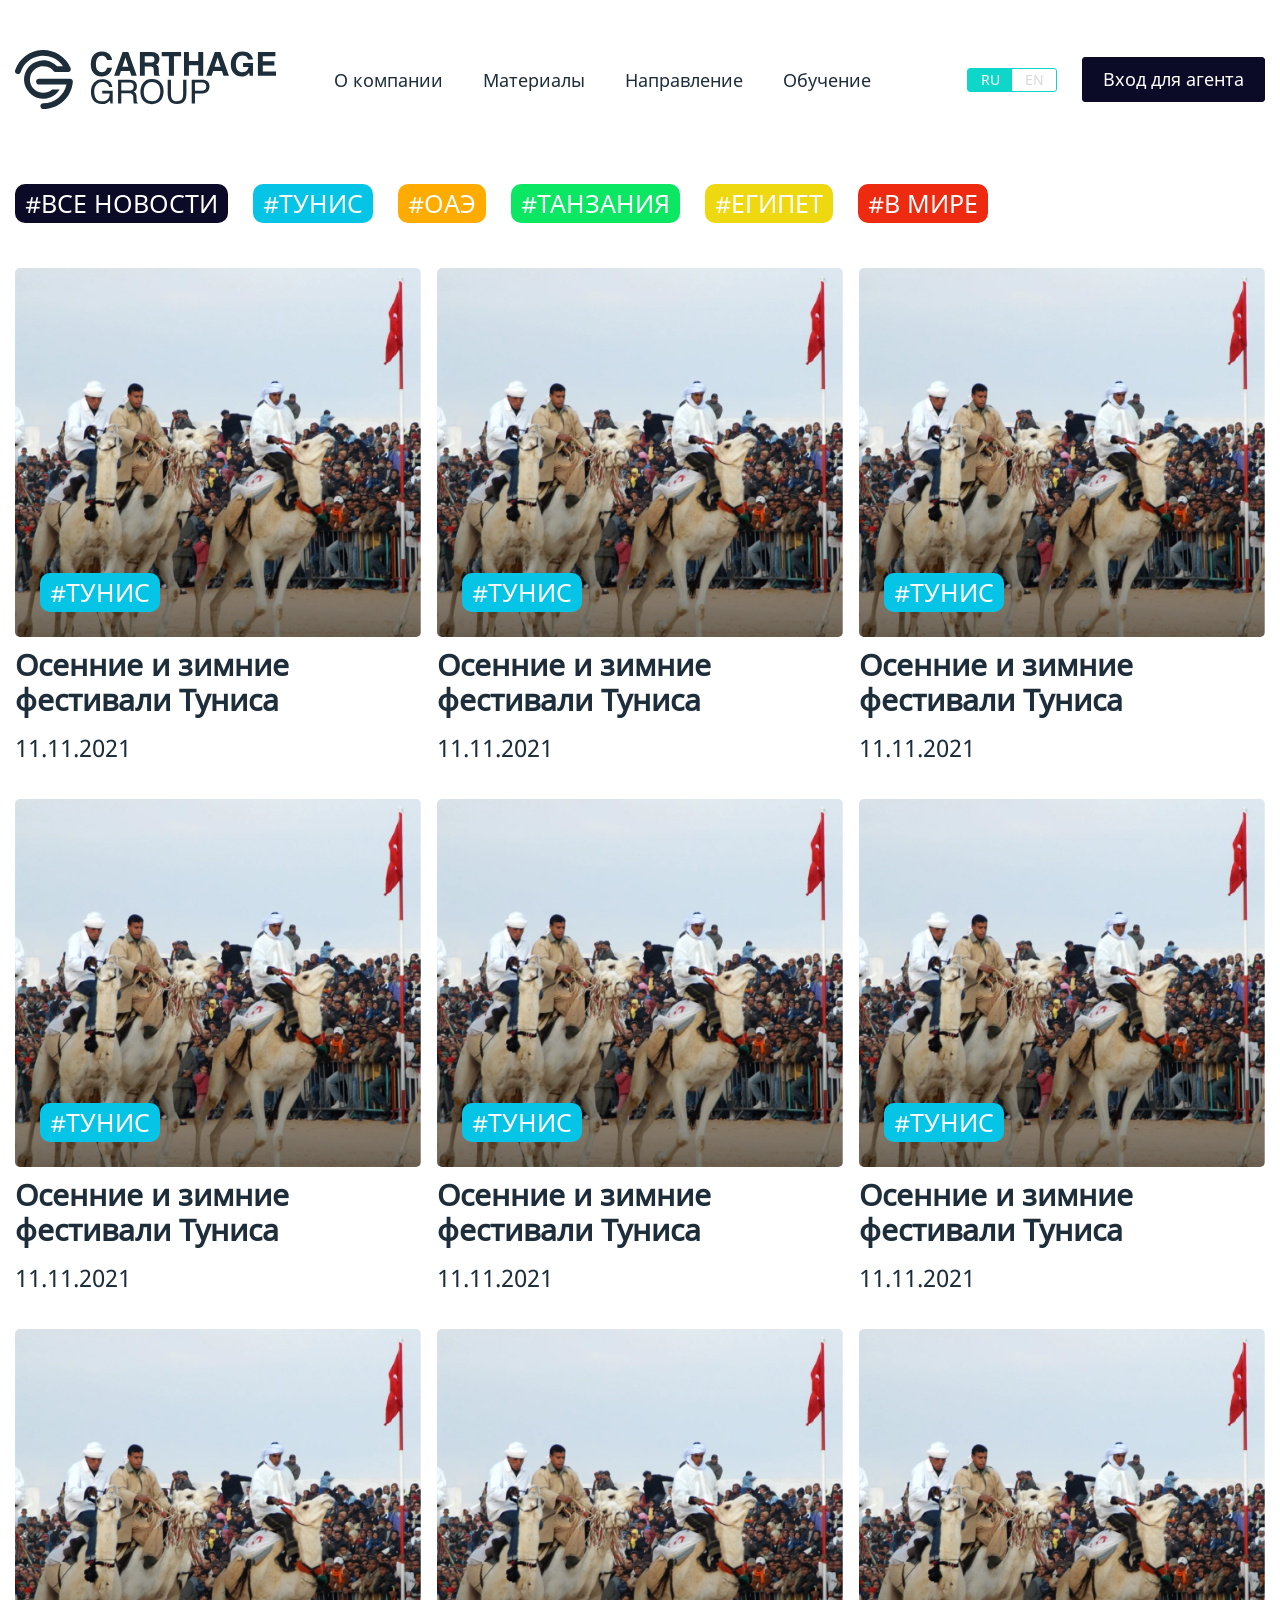
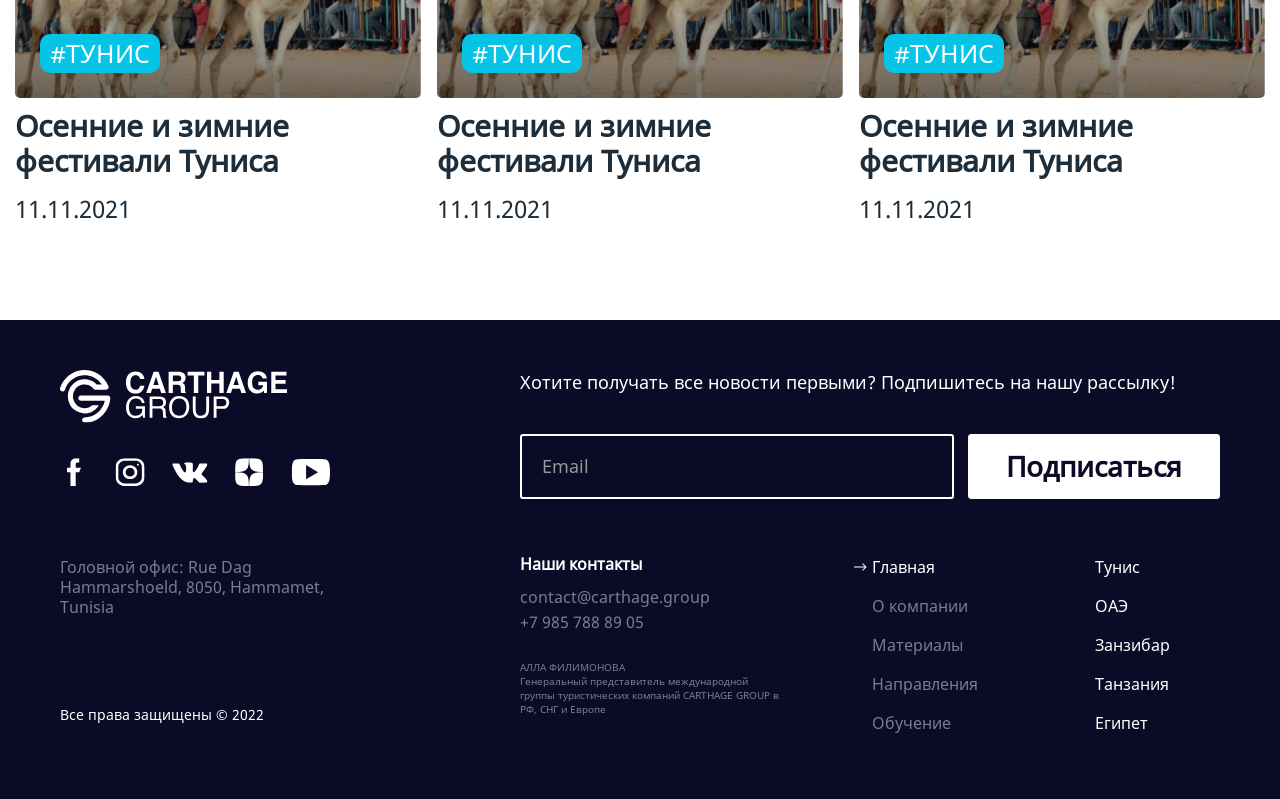
==== all-news.html @ afd49c63 "vers 23.06 - page all-news done" ====
<!DOCTYPE html>
<html lang="ru">
<head>
	<meta name="robots" content="noindex, nofollow">
	<meta http-equiv="X-UA-Compatible" content="IE=edge">
	<meta name="viewport" content="width=device-width, initial-scale=1">
	<meta charset="UTF-8">
	<title>Carthage Group</title>
	<meta name="description" content="">
	<meta name="keywords" content="">
	<meta property="og:title" content="">
 	<meta property="og:description" content="">
	<meta property="og:image" content="">
	<!--<link href="img/favicon.svg" rel="shortcut icon" type="image/x-icon">-->
	<link href="css/normalize.css" rel="stylesheet" type="text/css">
    <link href="css/slick.css" rel="stylesheet" type="text/css">
    <link href="css/slick-theme.css" rel="stylesheet" type="text/css">
	<link href="css/style.css" rel="stylesheet" type="text/css">
</head>
<body>

	<div class="carthage-popup video-popup">
		<div class="video-popup-content">
			<img src="img/close.svg" alt="" class="popup-close video-popup-close">
			<iframe src="" frameborder="0" allow="accelerometer; autoplay; clipboard-write; encrypted-media; gyroscope; picture-in-picture" allowfullscreen></iframe>
		</div>
	</div>

	<div class="container">

		<header>
			<a href="/"><img src="img/logo.svg" alt="" class="logo"></a>
			<nav>
				<div role="button" class="navbar-toggler"><span></span></div>
				<ul class="navbar">
					<li class="navbar-item"><a href="#" class="navbar-link">О компании</a></li>
					<li class="navbar-item"><a href="#" class="navbar-link">Материалы</a></li>
					<li class="navbar-item menu-item-has-children">
						<a href="#" class="navbar-link">Направление</a>
						<ul class="sub-menu">
							<li class="navbar-item"><a href="#" class="navbar-link">Тунис</a></li>
							<li class="navbar-item"><a href="#" class="navbar-link">о.Джерба</a></li>
							<li class="navbar-item"><a href="#" class="navbar-link">ОАЭ</a></li>
							<li class="navbar-item"><a href="#" class="navbar-link">Занзибар</a></li>
							<li class="navbar-item"><a href="#" class="navbar-link">Танзания</a></li>
							<li class="navbar-item"><a href="#" class="navbar-link">Египет</a></li>
						</ul>
					</li>
					<li class="navbar-item"><a href="#" class="navbar-link">Обучение</a></li>
					<li class="select-lang">
						<div class="lang mobile-lang">
							<a href="#" class="lang-en">EN</a>
							<a href="#" class="lang-ru">RU</a>
						</div>
					</li>
				</ul>
			</nav>
			<div class="lang desktop-lang">
				<a href="#" class="lang-en">EN</a>
				<a href="#" class="lang-ru">RU</a>
			</div>
			<button class="agency-btn carthage-dark-btn">Вход для агента</button>
		</header>

		<div class="all-news">

			<input type="radio" name="all-news" id="all-news-together">
			<input type="radio" name="all-news" id="all-news-tunis">
			<input type="radio" name="all-news" id="all-news-oae">
			<input type="radio" name="all-news" id="all-news-tanzania">
			<input type="radio" name="all-news" id="all-news-egipet">
			<input type="radio" name="all-news" id="all-news-world">
			
			<div class="all-news-label-wrap">
				<label for="all-news-together">#Все новости</label>
				<label for="all-news-tunis">#Тунис</label>
				<label for="all-news-oae">#ОАЭ</label>
				<label for="all-news-tanzania">#Танзания</label>
				<label for="all-news-egipet">#Египет</label>
				<label for="all-news-world">#В мире</label>
			</div>

			<div class="all-news-wrap">
				<div class="all-news-item">
					<a href="#" class="all-news-pic">
						<span class="all-news-tag">#Тунис</span>
					</a>
					<h4><a href="#">Осенние и зимние фестивали Туниса</a></h4>
					<div class="all-news-date">11.11.2021</div>
				</div>
				<div class="all-news-item">
					<a href="#" class="all-news-pic">
						<span class="all-news-tag">#Тунис</span>
					</a>
					<h4><a href="#">Осенние и зимние фестивали Туниса</a></h4>
					<div class="all-news-date">11.11.2021</div>
				</div>
				<div class="all-news-item">
					<a href="#" class="all-news-pic">
						<span class="all-news-tag">#Тунис</span>
					</a>
					<h4><a href="#">Осенние и зимние фестивали Туниса</a></h4>
					<div class="all-news-date">11.11.2021</div>
				</div>
				<div class="all-news-item">
					<a href="#" class="all-news-pic">
						<span class="all-news-tag">#Тунис</span>
					</a>
					<h4><a href="#">Осенние и зимние фестивали Туниса</a></h4>
					<div class="all-news-date">11.11.2021</div>
				</div>
				<div class="all-news-item">
					<a href="#" class="all-news-pic">
						<span class="all-news-tag">#Тунис</span>
					</a>
					<h4><a href="#">Осенние и зимние фестивали Туниса</a></h4>
					<div class="all-news-date">11.11.2021</div>
				</div>
				<div class="all-news-item">
					<a href="#" class="all-news-pic">
						<span class="all-news-tag">#Тунис</span>
					</a>
					<h4><a href="#">Осенние и зимние фестивали Туниса</a></h4>
					<div class="all-news-date">11.11.2021</div>
				</div>
				<div class="all-news-item">
					<a href="#" class="all-news-pic">
						<span class="all-news-tag">#Тунис</span>
					</a>
					<h4><a href="#">Осенние и зимние фестивали Туниса</a></h4>
					<div class="all-news-date">11.11.2021</div>
				</div>
				<div class="all-news-item">
					<a href="#" class="all-news-pic">
						<span class="all-news-tag">#Тунис</span>
					</a>
					<h4><a href="#">Осенние и зимние фестивали Туниса</a></h4>
					<div class="all-news-date">11.11.2021</div>
				</div>
				<div class="all-news-item">
					<a href="#" class="all-news-pic">
						<span class="all-news-tag">#Тунис</span>
					</a>
					<h4><a href="#">Осенние и зимние фестивали Туниса</a></h4>
					<div class="all-news-date">11.11.2021</div>
				</div>
			</div>

		</div>

	</div>

	<footer>
		<div class="container">
			<div class="foot-left">
				<img src="img/logo-foot.svg" alt="" class="foot-logo">
				<div class="foot-soc">
						<a href="#"><img src="img/fb.svg" alt=""></a>
						<a href="#"><img src="img/inst.svg" alt=""></a>
						<a href="#"><img src="img/vk.svg" alt=""></a>
						<a href="#"><img src="img/zen.svg" alt=""></a>
						<a href="#"><img src="img/yt.svg" alt=""></a>
				</div>
				<div class="foot-address">
					Головной офис: Rue Dag Hammarshoeld, 8050, Hammamet, Tunisia
				</div>
			</div>
			<div class="foot-right">
				<div class="foot-subscription">
					<div class="foot-subscription-title">Хотите получать все новости первыми? Подпишитесь на нашу рассылку!</div>
					<div class="foot-subscription-form">
						<form action="">
							<input type="email" placeholder="Email">
							<input type="submit" value="Подписаться">
						</form>
					</div>
					<div class="foot-contacts-menu">
						<div class="foot-contacts">
							<h5>Наши контакты</h5>
							<a href="mailto:contact@carthage.group">contact@carthage.group</a>
							<a href="tel:+79857888905">+7 985 788 89 05</a>
							<div class="foot-contacts-person">
								АЛЛА ФИЛИМОНОВА <br>Генеральный представитель международной группы туристических компаний CARTHAGE GROUP в РФ, СНГ и Европе
							</div>
						</div>
						<ul class="foot-menu">
							<li><a href="#" class="active">Главная</a></li>
							<li><a href="#">О компании</a></li>
							<li><a href="#">Материалы</a></li>
							<li><a href="#">Направления</a></li>
							<li><a href="#">Обучение</a></li>
						</ul>
						<ul class="foot-countries">
							<li><a href="#">Тунис</a></li>
							<li><a href="#">ОАЭ</a></li>
							<li><a href="#">Занзибар</a></li>
							<li><a href="#">Танзания</a></li>
							<li><a href="#">Египет</a></li>
						</ul>
					</div>
				</div>
			</div>
			<div class="foot-copy">Все права защищены &copy; 2022</div>
		</div>
	</footer>

	<script src="js/jquery-3.6.0.min.js"></script>
    <script src="js/slick.min.js"></script>
	<script src="js/scripts.js"></script>
</body>
</html>
---- css/style.css ----
@font-face {
	font-family: NotoSans;
	src: url(../fonts/NotoSans-Regular.ttf);
}
* {
	box-sizing: border-box;
}
html, body {
	overflow-x: hidden;
}
body {
	font-family: NotoSans, sans-serif;
	color: #1D2D3A;
	font-size: 18px;
	line-height: 24px;
}
p {
	margin: 10px 0;
}
.container {
	max-width: 1470px;
	margin: 0 auto;
	padding: 0 15px;
}
.carthage-dark-btn {
	height: 45px;
	background-color: #0B0B27;
	border-radius: 3px;
	border: 1px solid #0B0B27;
	transition: .2s;
	color: #fff;
	padding: 10px 20px;
	cursor: pointer;
}
.carthage-dark-btn:hover {
	box-shadow: 0px 4px 8px rgba(11, 11, 39, 0.15), 0px 8px 16px rgba(11, 11, 39, 0.15);
}
.carthage-dark-btn:focus {
	background-color: #fff;
	color: #0B0B27;
	box-shadow: none;
}
.carthage-blue-btn {
	height: 60px;
	background-color: #0ED6C8;
	border-radius: 3px;
	transition: .2s;
	color: #fff;
	border: 1px solid #0ED6C8;
	font-size: 28px;
	padding: 0 35px;
	cursor: pointer;
}
.carthage-blue-btn:hover {
	box-shadow: 0px 4px 8px rgba(14, 214, 200, 0.15), 0px 8px 16px rgba(14, 214, 200, 0.15);
}
.carthage-blue-btn:focus {
	background-color: #fff;
	color: #0ED6C8;
}
@media (max-width: 991px) {
	.carthage-blue-btn {
		height: 50px;
		font-size: 22px;
		padding: 0 25px;
	}
}
@media (max-width: 575px) {
	.carthage-dark-btn {
		height: 35px;
		font-size: 14px;
		padding: 5px 10px;
	}
}
@media (max-width: 380px) {
	.carthage-dark-btn {
		height: 25px;
		font-size: 11px;
		padding: 3px 7px;
	}
}

header {
	display: flex;
	justify-content: space-between;
	align-items: center;
	margin: 50px 0 60px;
	position: relative;
}
header .logo {
	display: block;
}
header nav {
	margin: 0 auto;
}
.navbar-toggler {
	display: none;
}
.navbar {
	display: flex;
	margin: 0;
	padding: 0;
	list-style: none;
	background-color: #fff;
}
.navbar > .navbar-item {
	margin: 0 40px;
}
.navbar-link {
	color: #1D2D3A;
	text-decoration: none;
	transition: .2s;
	display: inline-block;
	padding: 10px 0;
	position: relative;
}
.navbar-link:hover {
	color: #0ED6C8;
}
.navbar-link:before {
	content: '';
	display: block;
	width: 0;
	height: 2px;
	background-color: #0ED6C8;
	position: absolute;
	bottom: 5px;
	right: 0;
	transition: .3s;
}
.navbar-link:hover:before {
	width: 100%;
	left: 1px;
}
.menu-item-has-children {
	position: relative;
}
.sub-menu {
	transition: .1s;
	opacity: 0;
	z-index: -1;
	position: absolute;
	left: -50%;
	top: 100%;
	width: 230px;
	list-style: none;
	background-color: #fff;
	border-width: 0px 1px 1px 1px;
	border-style: solid;
	border-color: #0B0B27;
	border-radius: 0px 0px 3px 3px;
	white-space: nowrap;
	padding: 10px 20px;
}
.sub-menu .navbar-link {
	font-size: 17px;
	padding: 5px 0;
}
.sub-menu .navbar-link:before {
	bottom: 0px;
}
.menu-item-has-children:hover .sub-menu {
	opacity: 1;
	z-index: 5;
}
.select-lang {
	display: none;
}
.lang {
	width: 90px;
	display: flex;
	flex-direction: row-reverse;
	border: 1px solid #0ED6C8;
	border-radius: 3px;
	margin: 0 25px 0 auto;
}
.lang a {
	display: block;
	width: 50%;
	font-size: 14px;
	line-height: 18px;
	padding: 2px;
	text-decoration: none;
	text-align: center;
	transition: .2s;
}
.lang a:first-child {
	color: #D8D8D8;
}
.lang a:last-child {
	color: #fff;
	background-color: #0ED6C8;
}
.lang a:first-child:hover {
	color: #fff;
	background-color: #0ED6C8;
}
.lang a:first-child:hover ~ a {
	color: #D8D8D8;
	background-color: transparent;
}
@media (max-width: 1400px) {
	.navbar > .navbar-item {
		margin: 0 20px;
	}
}
@media (max-width: 1199px) {
	header {
		margin: 30px 0 60px;
	}
	header .logo {
		width: 180px;
	}
	header nav {
		margin: 0 auto 0 25px;
	}
	.navbar-toggler {
		display: block;
		cursor: pointer;
		width: 35px;
		padding: 10px 3px;
		transition: .2s;
	}
	.navbar-toggler span {
		position: relative;
		display: block;
		height: 1px;
		background-color: #000;
	}
	.navbar-toggler span:before,
	.navbar-toggler span:after {
		position: absolute;
		content: '';
		display: block;
		left: 0;
		width: 100%;
		height: 1px;
		background-color: #000;
	}
	.navbar-toggler span:before {
		top: -8px;
	}
	.navbar-toggler span:after {
		bottom: -8px;
	}
	.navbar-toggler.opened {
		transform: rotate(45deg);
	}
	.navbar-toggler.opened span:before {
		transform: rotate(-90deg);
		top: 0px;
		left: 0;
	}
	.navbar-toggler.opened span:after {
		opacity: 0;
	}
	.navbar {
		position: absolute;
		left: 0;
		width: 100%;
		top: 100%;
		margin-left: 0;
		opacity: 0;
		z-index: -1;
		padding: 0 15px;
		transition: .2s;
		background-color: #f1f1f1;
	}
	.navbar.visible {
		opacity: 1;
		z-index: 3;
	}
	.navbar > .navbar-item {
		margin-left: 0;
	}
}
@media (max-width: 991px) {
	header {
		margin: 30px 0;
	}
}
@media (max-width: 575px) {
	header .logo {
		width: 120px;
	}
	.navbar {
		display: block;
		padding: 10px 15px;
	}
	.sub-menu {
		left: 0;
	}
	.menu-item-has-children:hover .sub-menu {
		position: relative;
	}
	.navbar-link {
		padding: 5px 0;
	}
}
@media (max-width: 480px) {
	.desktop-lang {
		display: none;
	}
	header nav {
		margin: 0;
	}
	.select-lang {
		display: block;
	}
	.mobile-lang {
		margin: 0 0 0 auto;
	}
}

main {
	border: 1px solid #D8D8D8;
	padding: 15px 40px;
	display: flex;
	justify-content: space-between;
	position: relative;
	margin-bottom: 60px;
}
.main-detail {
	position: absolute;
	top: 0;
	width: 100%;
	max-width: 1040px;
	left: 0;
	right: 0;
	margin: auto;
	border: 1px solid #0ED6C8;
	border-radius: 5px;
	background-color: #fff;
	padding: 25px 25px 35px;
	transition: .3s;
	opacity: 0;
	z-index: -1;
}
.main-detail.active {
	top: 130px;
	opacity: 1;
	z-index: 1;
}
.main-detail-close,
.popup-close {
	position: absolute;
	right: 10px;
	top: 10px;
	cursor: pointer;
	transition: .5s;
}
.main-detail-close:hover,
.popup-close:hover {
	transform: rotate(180deg);
}
.main-detail h2 {
	font-size: 24px;
	line-height: 28px;
	margin-top: 0;
}
.main-detail-logos {
	display: flex;
}
.main-detail-logo {
	text-align: center;
	color: #1D2D3A;
	text-decoration: none;
	width: 20%;
	transition: .2s;
	font-size: 16px;
	line-height: 20px;
	padding: 0 10px;
}
.main-detail-logo:hover {
	opacity: .5;
}
.main-detail-logo img {
	display: block;
	margin: 10px auto;
	max-width: 100%;
}
.main-left {
	padding-right: 20px;
}
.main-left h1 {
	font-size: 44px;
	line-height: 56px;
	margin: 40px 0 20px;
}
.main-subtitle {
	font-size: 32px;
	line-height: 42px;
	margin-bottom: 40px;
}
@media (max-width: 1199px) {
	.main-left h1 {
		font-size: 36px;
		line-height: 44px;
		margin: 25px 0 15px;
	}
	.main-subtitle {
		font-size: 24px;
		line-height: 30px;
	}
	.main-right img {
		width: 380px;
	}
}
@media (max-width: 991px) {
	main {
		padding: 15px 30px;
		margin-bottom: 30px;
	}
	.main-subtitle {
		margin-bottom: 30px;
	}
	.main-subtitle br {
		display: none;
	}
}
@media (max-width: 900px) {
	.main-left h1 {
		font-size: 32px;
		line-height: 40px;
		margin: 20px 0;
	}
	.main-subtitle {
		font-size: 20px;
		line-height: 26px;
	}
	.main-right img {
		width: 320px;
	}
}
@media (max-width: 767px) {
	main {
		padding: 0 25px 25px;
	}
	.main-right {
		display: none;
	}
	.main-detail.active {
		top: 60px;
	}
	.main-detail-logos {
		flex-wrap: wrap;
		justify-content: center;
	}
	.main-detail-logo {
		width: 120px;
		margin: 0 10px 20px;
	}
}
@media (max-width: 380px) {
	main {
		padding: 0 15px 15px;
	}
	.main-left h1 {
		margin: 10px 0 15px;
	}
}

.continents {
	display: grid;
  	gap: 20px;
  	grid-template-columns: repeat(2, 1fr);
  	grid-template-rows: 600px;
  	margin-bottom: 60px;
}
.continents h2 {
	font-size: 52px;
	line-height: 70px;
	cursor: pointer;
	margin: 30px 0 0 30px;
	transition: .2s;
}
.continents ul {
	list-style: none;
	padding: 0;
	margin: 0;
}
.continents h2:hover {
	opacity: .6;
}
.continents .africa,
.continents .eurasia {
	position: relative;
}
.continents .africa-cover,
.continents .eurasia-cover {
	background-size: cover;
	background-position: 50% 50%;
	position: absolute;
	width: 100%;
	height: 100%;
	border-radius: 5px;
	overflow: hidden;
}
.continents .africa-cover {
	background-image: url('../img/africa.jpg');
}
.continents .eurasia-cover {
	background-image: url('../img/eurasia.jpg');
}
.continents .continents-countries {
	position: absolute;
	width: 100%;
	height: 100%;
	background-color: #fff;
	border: 1px solid #FEC597;
	border-radius: 5px;
	padding: 15px 30px;
	transition: .2s;
	z-index: -1;
	opacity: 0;
}
.continents .continents-countries.active {
	z-index: 1;
	opacity: 1;
}
.continents .arr-back {
	position: absolute;
	top: 40px;
	right: 30px;
	cursor: pointer;
}
.continents .country span {
	display: inline-block;
	font-size: 30px;
	line-height: 35px;
	margin: 25px 0;
	cursor: pointer;
}
.continents ul.country-links {
	background-color: #fff;
	position: absolute;
	left: -1px;
	right: -1px;
	top: -1px;
	bottom: -1px;
	border: 1px solid #FEC597;
	border-radius: 5px;
	padding: 40px 30px;
	transition: .2s;
	opacity: 0;
	z-index: -1;
}
.continents ul.country-links.active {
	opacity: 1;
	z-index: 1;
}
.continents .country-title {
	font-size: 30px;
	line-height: 35px;
	font-weight: bold;
	padding-bottom: 20px;
}
.continents .country-links a {
	font-size: 24px;
	line-height: 28px;
	color: #1D2D3A;
	text-decoration: none;
	display: inline-block;
	margin: 25px 0;
}
.continents .country-links a:hover {
	text-decoration: underline;
}
@media (max-width: 991px) {
	.continents {
		margin-bottom: 30px;
		grid-template-rows: 450px;
	}
	.continents .country span {
		margin: 10px 0;
	}
	.continents .country-links a {
		margin: 10px 0;
	}
	.continents .arr-back {
		top: 30px;
	}
	.continents ul.country-links {
		padding: 25px 30px;
	}
}
@media (max-width: 767px) {
	.continents h2 {
	    font-size: 40px;
	    line-height: 50px;
	}
}
@media (max-width: 600px) {
	.continents {
		grid-template-columns: repeat(1, 1fr);
	  	grid-template-rows: repeat(2, 400px);
	}
}

.banner-aparty {
	margin-bottom: 60px;
}
.banner-aparty img {
	display: block;
	width: 100%;
}

.news,
.articles {
	margin-bottom: 60px;
	padding-bottom: 20px;
}
.news [type="radio"],
.articles [type="radio"] {
	display: none;
}
.news-head,
.art-head {
	display: flex;
	flex-wrap: wrap;
	justify-content: space-between;
	align-items: center;
	margin-bottom: 20px;
	border-bottom: 1px solid #1D2D3A;
}
.news h2,
.articles h2 {
	font-size: 52px;
	line-height: 70px;
	margin: 0 30px 0 0;
}
.news-label-wrap,
.art-label-wrap {
	display: flex;
	gap: 90px;
	overflow: auto;
	padding: 10px 0;
	white-space: nowrap;
}
.news-label-wrap label,
.art-label-wrap label {
	font-size: 24px;
	line-height: 32px;
	cursor: pointer;
}
#news-actual:checked ~ .news-head label[for="news-actual"],
#news-tunis:checked ~ .news-head label[for="news-tunis"],
#news-tanzania:checked ~ .news-head label[for="news-tanzania"],
#news-oae:checked ~ .news-head label[for="news-oae"],
#news-egipet:checked ~ .news-head label[for="news-egipet"],
#news-world:checked ~ .news-head label[for="news-world"],
#art-actual:checked ~ .art-head label[for="art-actual"],
#art-tunis:checked ~ .art-head label[for="art-tunis"],
#art-tanzania:checked ~ .art-head label[for="art-tanzania"],
#art-oae:checked ~ .art-head label[for="art-oae"],
#art-egipet:checked ~ .art-head label[for="art-egipet"],
#art-world:checked ~ .art-head label[for="art-world"] {
	color: #0ED6C8;
}
.news-wrap {
	display: grid;
	grid-template-columns: repeat(4, 1fr);
	grid-template-rows: 2;
	gap: 20px;
}
.news-wrap > div {
	border-radius: 5px;
	overflow: hidden;
	background-size: cover;
	background-position: 50% 50%;
	color: #fff;
}
.news-wrap > div a {
	color: #fff;
	text-decoration: none;
}
.news-wrap > div a:hover {
	text-decoration: underline;
}
.news-wrap > div:first-child {
	grid-column: 1 / 3;
	background-image: url('../img/ralli.jpg');
}
.news-wrap > div:nth-child(2) {
	grid-column: 3 / 5;
	background-image: url('../img/reis.jpg');
}
.news-wrap > div:nth-child(3) {
	background-image: url('../img/ralli.jpg');
}
.news-wrap > div:nth-child(4) {
	background-image: url('../img/reis.jpg');
}
.news-wrap > div:nth-child(5) {
	background-image: url('../img/ralli.jpg');
}
.news-wrap > div:last-child {
	background-image: url('../img/reis.jpg');
}
.big-news {
	padding: 95px 30px 15px;
}
.big-news .news-tag,
.big-art .art-tag {
	display: inline-block;
	text-transform: uppercase;
	font-size: 28px;
	line-height: 38px;
	background-color: #06C4E5;
	border-radius: 10px;
	padding: 3px 12px;
}
.big-news h3 {
	font-size: 30px;
	line-height: 35px;
	margin: 15px 0;
}
.big-news .news-date,
.big-art .art-date {
	font-size: 24px;
	line-height: 32px;
}
.big-news .news-eye,
.big-art .art-eye,
.big-life-news-eye {
	display: flex;
	float: right;
	font-size: 24px;
	line-height: 32px;
}
.big-news .news-eye img,
.big-art .art-eye img,
.big-life-news-eye img {
	margin-right: 10px;
	display: block;
}
.small-news {
	padding: 175px 15px 15px;
}
.small-news .news-tag {
	display: inline-block;
	text-transform: uppercase;
	font-size: 14px;
	line-height: 18px;
	background-color: #06C4E5;
	border-radius: 5px;
	padding: 3px 10px;
}
.small-news h3 {
	font-size: 18px;
	line-height: 24px;
	margin: 15px 0;
}
.small-news .news-date {
	font-size: 20px;
	line-height: 26px;
}
.small-news .news-eye {
	display: flex;
	float: right;
	font-size: 20px;
	line-height: 26px;
}
.small-news .news-eye img {
	margin-right: 7px;
	display: block;
}
.more-news,
.more-art {
	font-size: 20px;
	float: right;
	color: #1D2D3A;
	text-decoration: none;
	display: flex;
	align-items: center;
	padding-top: 20px;
}
.more-news:hover,
.more-art:hover {
	text-decoration: underline;
}
.more-news img,
.more-art img {
	margin-left: 15px;
}
@media (max-width: 1199px) {
	.news h2,
	.articles h2 {
		font-size: 40px;
		line-height: 50px;
	}
	.news-label-wrap,
	.art-label-wrap {
		gap: 40px;
	}
	.small-news {
		padding: 120px 15px 15px;
	}
}
@media (max-width: 991px) {
	.small-news {
		padding: 80px 10px 10px;
	}
	.small-news .news-date,
	.small-news .news-eye {
		font-size: 16px;
		line-height: 20px;
	}
	.small-news .news-eye img {
		width: 20px;
		margin-right: 3px;
	}
}
@media (max-width: 767px) {
	.news-wrap {
		gap: 10px;
	}
	.big-news {
		padding: 70px 20px 15px;
	}
	.big-news .news-tag {
		font-size: 20px;
		line-height: 28px;
	}
	.big-news h3 {
		font-size: 24px;
		line-height: 30px;
		margin: 12px 0;
	}
	.big-news .news-date,
	.big-news .news-eye {
		font-size: 18px;
		line-height: 24px;
	}
	.big-news .news-eye img {
		margin-right: 7px;
		width: 24px;
	}
	.small-news h3 {
		font-size: 16px;
		line-height: 20px;
		margin: 10px 0;
	}
	.small-news .news-date,
	.small-news .news-eye {
		font-size: 14px;
		line-height: 18px;
	}
	.small-news .news-eye img {
		width: 16px;
		margin-right: 2px;
	}
}
@media (max-width: 650px) {
	.news-wrap {
		grid-template-columns: repeat(2, 1fr);
		grid-template-rows: 3;
	}
	.news-wrap > div:first-child {
		grid-column: 1 / 2;
	}
	.news-wrap > div:nth-child(2) {
		grid-column: 2 / 3;
	}
	.big-news {
		padding: 80px 10px 10px;
	}
	.big-news .news-tag {
		font-size: 14px;
		line-height: 18px;
		border-radius: 5px;
		padding: 3px 10px;
	}
	.big-news h3 {
		font-size: 16px;
		line-height: 20px;
		margin: 10px 0;
	}
	.big-news .news-date,
	.big-news .news-eye {
		font-size: 14px;
		line-height: 18px;
	}
	.big-news .news-eye img {
		width: 16px;
		margin-right: 2px;
	}
}

.experts {
	margin-bottom: 60px;
	padding-bottom: 60px;
}
.experts h2 {
	font-size: 52px;
	line-height: 70px;
	margin: 0 30px 0 0;
}
.experts-wrap {
	display: flex;
	justify-content: space-between;
	padding: 20px 0;
	gap: 20px;
	overflow: auto;
}
.experts-item {
	width: 170px;
	flex-shrink: 0;
	text-align: center;
}
.experts-item img {
	max-width: 100%;
}
.experts-name {
	font-size: 24px;
	line-height: 28px;
	margin: 10px 0 5px;
}
@media (max-width: 1199px) {
	.experts h2 {
		font-size: 40px;
		line-height: 50px;
	}
}

.articles {
	padding-bottom: 60px;
}
.art-banner-wrap,
.art-wrap {
	display: flex;
	justify-content: space-between;
}
.art-wrap {
	width: 1080px;
}
.big-art,
.big-life-news {
	padding: 30px;
	background-size: cover;
	background-position: 50% 50%;
	background-image: url('../img/fest.jpg');
	display: flex;
	width: 45%;
	color: #fff;
	border-radius: 5px;
}
.big-art-content,
.big-life-news-content {
	margin-top: auto;
	width: 100%;
}
.big-art a,
.big-life-news a {
	color: #fff;
	text-decoration: none;
}
.big-art a:hover,
.big-life-news a:hover {
	text-decoration: underline;
}
.big-art h3 {
	margin: 15px 0;
	font-size: 24px;
	line-height: 28px;
	font-weight: bold;
}
.small-art-wrap {
	width: 53%;
	padding-right: 10px;
}
.small-art {
	display: flex;
	margin-bottom: 20px;
	min-height: 175px;
}
.small-art-pic {
	display: block;
	flex-shrink: 0;
	width: 200px;
	border-radius: 5px;
	overflow: hidden;
	background-size: cover;
	background-position: 50% 50%;
	background-image: url('../img/reis.jpg');
	margin-right: 15px;
}
.small-art-content {
	display: flex;
	flex-direction: column;
}
.small-art h4 {
	margin: 0 0 10px;
}
.small-art h4 a,
.small-life-news h4 a {
	color: #1D2D3A;
	text-decoration: none;
}
.small-art h4 a:hover,
.small-art-excerpt a:hover,
.small-life-news h4 a:hover {
	text-decoration: underline;
}
.small-art-excerpt {
	font-size: 16px;
	line-height: 20px;
}
.small-art-excerpt a,
.small-life-news-excerpt a {
	text-decoration: none;
	color: #000;
	font-weight: bold;
}
.small-art-date {
	color: #465664;
	margin-top: auto;
	padding-top: 10px;
}
.art-banner {
	display: block;
}
@media (max-width: 1199px) {
	.art-banner {
		display: none;
	}
	.art-wrap {
		width: 100%;
	}
	.small-art-wrap {
		padding-right: 0;
	}
}
@media (max-width: 991px) {
	.small-art h4 {
	    font-size: 16px;
	    line-height: 20px;
	}
	.small-art-excerpt {
		font-size: 12px;
		line-height: 16px;
	}
}
@media (max-width: 767px) {
	.articles {
		padding-bottom: 0;
	}
	.art-wrap {
		flex-wrap: wrap;
	}
	.big-art, .small-art-wrap {
		width: 100%;
	}
	.big-art {
		padding-top: 35%;
		margin-bottom: 20px;
	}
}
@media (max-width: 480px) {
	.small-art {
		flex-wrap: wrap;
		margin-bottom: 25px;
	}
	.small-art-date {
		font-size: 16px;
		line-height: 20px;
		padding-top: 5px;
	}
	.small-art-pic {
		width: 100%;
		padding-top: 55%;
		margin: 0 0 10px 0;
	}
}

footer {
	margin-top: 60px;
	background-color: #0B0B27;
}
footer .container {
	padding: 50px 160px 20px 60px;
	display: flex;
	justify-content: space-between;
	position: relative;
}
.foot-left {
	width: 270px;
}
.foot-soc {
	display: flex;
	justify-content: space-between;
	align-items: center;
	margin: 25px 0 60px;
	width: 270px;
}
.foot-address {
	color: #7B7B90;
	font-size: 16px;
	line-height: 20px;
}
.foot-right {
	width: 700px;
}
.foot-subscription-title {
	color: #fff;
}
.foot-subscription-form {
	padding: 40px 0 55px;
}
.foot-subscription-form form {
	display: flex;
	justify-content: space-between;
}
.foot-subscription-form [type="email"] {
	width: 62%;
	border: 2px solid #fff;
	border-radius: 3px;
	padding: 20px;
	background-color: transparent;
	color: #fff;
}
.foot-subscription-form [type="email"]::placeholder {
	color: #989898;
}
.foot-subscription-form [type="submit"] {
	width: 36%;
	background-color: #fff;
	border: 1px solid #fff;
	border-radius: 3px;
	cursor: pointer;
	transition: .2s;
	color: #0B0B27;
	font-size: 28px;
	line-height: 36px;
	font-weight: bold;
}
.foot-subscription-form [type="submit"]:hover {
	box-shadow: 0px 4px 8px rgba(255, 255, 255, 0.45);
}
.foot-subscription-form [type="submit"]:active {
	color: #fff;
	background-color: transparent;
}
.foot-contacts-menu {
	display: flex;
	justify-content: space-between;
}
.foot-contacts {
	color: #7B7B90;
	width: 285px;
	padding-right: 20px;
}
.foot-contacts a {
	text-decoration: none;
	color: #7B7B90;
	font-size: 16px;
	line-height: 21px;
	display: block;
	padding: 2px 0;
}
.foot-contacts a:hover {
	text-decoration: underline;
}
.foot-contacts h5 {
	color: #fff;
	font-size: 16px;
	line-height: 21px;
	font-weight: bold;
	margin: 0 0 10px;
}
.foot-contacts-person {
	font-size: 10px;
	line-height: 14px;
	padding-top: 25px;
}
.foot-contacts-menu ul {
	list-style: none;
	margin: 0;
	padding: 0 50px 0 0;
}
.foot-contacts-menu li {
	padding-bottom: 15px;
}
.foot-contacts-menu a {
	text-decoration: none;
	font-size: 16px;
	line-height: 21px;
}
.foot-contacts-menu a:hover {
	text-decoration: underline;
}
.foot-menu a {
	position: relative;
	color: #7B7B90;
}
.foot-menu a.active {
	color: #fff;
}
.foot-menu a.active:before {
	content: url('../img/arr-white.svg');
	position: absolute;
	left: -18px;
	top: -1px;
}
.foot-countries a {
	color: #fff;
}
.foot-copy {
	text-align: center;
	color: #fff;
	padding: 40px 0 15px;
	font-size: 14px;
	line-height: 18px;
	position: absolute;
	left: 60px;
	bottom: 60px;
}
@media (max-width: 1400px) {
	footer .container {
		padding: 50px 60px;
	}
}
@media (max-width: 1199px) {
	.foot-soc {
		margin: 30px 0 55px;
	}
	.foot-right {
		max-width: 500px;
	}
	.foot-subscription-form [type="email"] {
		border: 1px solid #fff;
		padding: 10px;
	}
	.foot-subscription-form [type="submit"] {
		font-size: 20px;
		line-height: 24px;
	}
	.foot-contacts-menu ul {
		padding: 0 30px 0 0;
	}
}
@media (max-width: 991px) {
	footer .container {
	    padding: 40px 30px 30px;
	}
	.foot-copy {
		left: 30px;
		bottom: 40px;
	}
}
@media (max-width: 870px) {
	footer .container {
		flex-wrap: wrap;
	}
	.foot-left, .foot-right {
		width: 100%;
	}
	.foot-left {
		display: flex;
		justify-content: space-between;
		flex-wrap: wrap;
	}
	.foot-logo {
		order: 1;
	}
	.foot-address {
		width: 200px;
		text-align: right;
		order: 2;
	}
	.foot-soc {
		margin: 40px 0;
		order: 3;
		width: 100%;
		justify-content: center;
	}
	.foot-soc img {
		margin: 0 10px;
	}
	.foot-right {
		max-width: 700px;
		margin: 0 auto;
	}
	.foot-copy {
		position: static;
		width: 100%;
	}
}
@media (max-width: 575px) {
	footer .container {
	    padding: 20px 15px 15px;
	}
	.foot-logo {
		width: 170px;
	}
	.foot-address {
		width: 150px;
		font-size: 12px;
		line-height: 16px;
	}
	.foot-subscription-form {
	    padding: 25px 0 50px;
	}
	.foot-contacts-menu {
		flex-wrap: wrap;
		justify-content: space-around;
	}
	.foot-contacts {
		width: 100%;
		text-align: center;
		padding: 0 0 30px 0;
	}
}
@media (max-width: 480px) {
	.foot-subscription-title {
		font-size: 16px;
		line-height: 20px;
	}
	.foot-subscription-form [type="submit"] {
		font-size: 16px;
		line-height: 20px;
	}
}
@media (max-width: 380px) {
	.foot-logo {
		width: auto;
		display: block;
		margin: 15px auto;
	}
	.foot-address {
		width: 100%;
		text-align: center;
	}
	.foot-soc {
		margin: 25px 0;
	}
	.foot-subscription-form [type="email"] {
		width: 60%;
	}
	.foot-subscription-form [type="submit"] {
		font-size: 14px;
		line-height: 18px;
		width: 38%;
	}
}

/* page life */
.life-top-links {
	display: flex;
	justify-content: space-between;
	overflow: auto;
	padding: 15px 0;
	gap: 25px;
	border-top: 1px solid #1D2D3A;
	border-bottom: 1px solid #1D2D3A;
	margin-bottom: 60px;
}
.life-top-links a {
	text-decoration: none;
	font-size: 30px;
	line-height: 35px;
	color: #1D2D3A;
	white-space: nowrap;
}
.life-top-links a:hover {
	text-decoration: underline;
}
@media (max-width: 991px) {
	.life-top-links a {
		font-size: 20px;
		line-height: 24px;
	}
}
@media (max-width: 700px) {
	.life-top-links a {
		font-size: 16px;
		line-height: 20px;
	}
}

.life-news-video,
.life-art-banner {
	display: flex;
	justify-content: space-between;
}
.life-news,
.life-art {
	width: 74%;
	display: flex;
	justify-content: space-between;
	flex-wrap: wrap;
}
.life-news .news-head,
.life-art .art-head {
	width: 100%;
}
.life-news .news-label-wrap,
.life-art .art-label-wrap {
	gap: 50px;
}
.life-news .news-label-wrap label,
.life-art .art-label-wrap label {
	font-size: 18px;
	line-height: 24px;
	font-weight: bold;
}
.life-news-wrap,
.life-art-wrap {
	display: flex;
	justify-content: space-between;
	width: 100%;
}
.big-life-news {
	width: 55%;
}
.big-life-news-tag {
	display: inline-block;
	text-transform: uppercase;
	font-size: 38px;
	line-height: 50px;
	background-color: #06C4E5;
	border-radius: 10px;
	padding: 3px 17px;
}
.big-life-news h3 {
	margin: 20px 0 40px;
	font-size: 30px;
	line-height: 35px;
}
.big-life-news-date {
	font-size: 24px;
	line-height: 32px;
}
.small-life-news-wrap {
	width: 42%;
}
.small-life-news:not(:last-child) {
	margin-bottom: 20px;
}
.small-life-news-date {
	float: right;
}
.small-life-news-tag {
	display: inline-block;
	text-transform: uppercase;
	font-size: 14px;
	line-height: 18px;
	background-color: #06C4E5;
	border-radius: 5px;
	padding: 3px 8px;
	color: #fff;
}
.small-life-news h4 {
	margin: 7px 0;
	font-size: 18px;
	line-height: 24px;
}
.small-life-news-excerpt {
	font-size: 16px;
}
.more-life-news {
	width: 100%;
	justify-content: flex-end;
}

.life-video,
.life-banner {
	width: 24%;
}
.life-video h2 {
	font-size: 52px;
	line-height: 70px;
	margin: 0 0 25px;
}
.life-video .video-wrap img,
.life-banner img {
	max-width: 100%;
	display: block;
}
.life-video .video-wrap {
	display: block;
	margin-bottom: 20px;
}
.video-wrap {
	position: relative;
	cursor: pointer;
}
.video-wrap:before {
	content: url('../img/yt-btn.svg');
	position: absolute;
	width: 64px;
	height: 46px;
	top: 0;
	bottom: 0;
	left: 0;
	right: 0;
	margin: auto;
	transition: .2s;
}
.video-wrap:hover:before {
	opacity: .7;
}
.carthage-popup {
	position: fixed;
	top: 0;
	bottom: 0;
	left: 0;
	right: 0;
	background-color: rgba(0,0,0,.6);
	display: flex;
	align-items: center;
	justify-content: center;
	opacity: 0;
	z-index: -1;
	transition: .2s;
}
.carthage-popup.visible {
	opacity: 1;
	z-index: 9999;
}
.video-popup-content {
	width: 100%;
	max-width: 990px;
	padding-top: 60vh;
	background-color: #fff;
	border-radius: 10px;
	position: relative;
	margin: 0 10px;
}
.video-popup-content iframe {
	display: block;
    position: absolute;
    left: 3%;
    top: 5%;
    width: 94%;
    height: 90%;
    border: none;
}
.more-video {
	padding-top: 0;
}
@media (max-width: 1199px) {
	.life-news-video {
		flex-wrap: wrap;
	}
	.life-news,
	.life-video {
		width: 100%;
	}
	.life-news {
		margin-bottom: 0;
	}
	.big-life-news {
	    width: 48%;
	}
	.small-life-news-wrap {
	    width: 49%;
	}
	.life-video {
		display: flex;
		flex-wrap: wrap;
		justify-content: space-between;
	}
	.life-video h2 {
		font-size: 40px;
		line-height: 50px;
		border-bottom: 1px solid #1D2D3A;
		width: 100%;
	}
	.life-video .video-wrap {
		width: 32%;
	}
}
@media (max-width: 900px) {
	.small-life-news h4 {
	    margin: 5px 0;
	    font-size: 14px;
	    line-height: 18px;
	}
	.small-life-news-excerpt {
	    font-size: 12px;
	    line-height: 16px;
	}
	.small-life-news-date {
		font-size: 14px;
	    line-height: 18px;
	}
}
@media (max-width: 650px) {
	.life-news-wrap {
		flex-wrap: wrap;
	}
	.big-life-news {
		width: 100%;
		padding-top: 50%;
	}
	.big-life-news-tag {
	    font-size: 28px;
	    line-height: 36px;
	    padding: 3px 12px;
	}
	.big-life-news h3 {
		font-size: 24px;
		line-height: 32px;
	}
	.big-life-news-date {
		font-size: 20px;
		line-height: 26px;
	}
	.small-life-news-wrap {
		width: 100%;
		padding-top: 20px;
	}
	.life-video .video-wrap {
		width: 100%;
	}
}
@media (max-width: 480px) {
	.life-news {
		margin-bottom: 20px;
	}
}

.life-art-wrap {
	flex-wrap: wrap;
}
.life-art {
	padding-bottom: 0;
}
.big-life-art {
	width: 100%;
	display: flex;
	justify-content: space-between;
}
.big-life-art-pic {
	width: 55%;
	background-size: cover;
	background-position: 50% 50%;
	background-image: url('../img/money.jpg');
	border-radius: 5px;
	overflow: hidden;
}
.big-life-art-content {
	width: 42%;
}
.big-life-art-content h3 {
	font-size: 30px;
	line-height: 35px;
	margin: 0 0 15px;
}
.big-life-art-content h3 a,
.big-life-art-excerpt a,
.small-life-art h4 a,
.most-read-big h3 a,
.most-read-small h4 a {
	text-decoration: none;
	color: #1D2D3A;
}
.big-life-art-excerpt a,
.small-life-art h4 a,
.most-read-small h4 a {
	font-weight: bold;
}
.big-life-art-content h3 a:hover,
.big-life-art-excerpt a:hover,
.small-life-art h4 a:hover,
.most-read-big h3 a:hover,
.most-read-small h4 a:hover {
	text-decoration: underline;
}
.big-life-art-excerpt {
	font-size: 16px;
	line-height: 22px;
}
.big-life-art-date {
	margin-bottom: 15px;
}
.small-life-art {
	display: flex;
	width: 45%;
	margin-top: 20px;
}
.small-life-art-pic,
.most-read-small-pic {
	display: block;
	width: 190px;
	background-size: cover;
	background-position: 50% 50%;
	background-image: url('../img/reis.jpg');
	flex-shrink: 0;
	margin-right: 10px;
	border-radius: 5px;
	overflow: hidden;
}
.small-life-art h4,
.most-read-small h4 {
	margin: 0 0 20px;
}
@media (max-width: 1199px) {
	.life-art-banner {
		flex-wrap: wrap;
		padding-top: 40px;
	}
	.life-art {
		width: 100%;
	}
	.big-life-art-pic {
		width: 48%;
	}
	.big-life-art-content {
		width: 49%;
	}
	.small-life-art {
		width: 49%;
	}
	.life-banner {
		width: 100%;
		display: none;
	}
}
@media (max-width: 800px) {
	.small-life-art-pic {
		width: 50%;
	}
}
@media (max-width: 600px) {
	.big-life-art {
		flex-wrap: wrap;
	}
	.big-life-art-pic {
		width: 100%;
		padding-top: 50%;
	}
	.big-life-art-content {
		width: 100%;
		padding-top: 15px;
	}
	.big-life-art-content h3 {
		font-size: 24px;
		line-height: 32px;
	}
	.small-life-art {
		width: 100%;
	}
	.small-life-art h4,
	.small-life-art-date {
		font-size: 16px;
		line-height: 20px;
	}
	.small-life-art-pic {
		padding-top: 40%;
	}
}

.most-read {
	padding-bottom: 60px;
}
.most-read h2 {
	border-bottom: 1px solid #1D2D3A;
	font-size: 52px;
	line-height: 70px;
	margin: 0 0 30px;
}
.most-read-big {
	width: 32%;
	margin-bottom: 40px;
}
.most-read-wrap {
	display: flex;
	justify-content: space-between;
	flex-wrap: wrap;
}
.most-read-big-pic {
	display: block;
	background-size: cover;
	background-position: 50% 50%;
	background-image: url('../img/most-read.jpg');
	border-radius: 5px;
	overflow: hidden;
	padding-top: 60%;
}
.most-read-big h3 {
	font-size: 24px;
	line-height: 32px;
	font-weight: bold;
	margin: 5px 0 15px;
}
.most-read-big-eye,
.most-read-big-date {
	font-size: 26px;
	line-height: 36px;
}
.most-read-big-eye {
	display: flex;
	float: right;
}
.most-read-big-eye img {
	margin-right: 10px;
	display: block;
}
.most-read-small {
	width: 24%;
	display: flex;
	margin-bottom: 20px;
}
.most-read-small-pic {
	width: 49%;
	background-image: url('../img/reis.jpg');
}
@media (max-width: 1199px) {
	.most-read h2 {
		font-size: 40px;
		line-height: 50px;
	}
	.most-read-big {
		margin-bottom: 20px;
	}
	.most-read-big h3 {
		font-size: 20px;
		line-height: 26px;
	}
	.most-read-big-date {
	    font-size: 20px;
	    line-height: 26px;
	}
	.most-read-small {
		flex-wrap: wrap;
	}
	.most-read-small-pic {
		width: 100%;
		margin: 0 0 5px;
		padding-top: 60%;
	}
	.most-read-small-content {
		width: 100%;
	}
	.most-read-small h4 {
	    margin: 0 0 5px;
	    font-size: 16px;
	    line-height: 20px;
	}
	.most-read-small-date {
		font-size: 16px;
	    line-height: 20px;
	}
}
@media (max-width: 600px) {
	.most-read-big {
		width: 100%;
	}
	.most-read-big h3 {
		margin: 5px 0;
	}
	.most-read-small {
		width: 49%;
	}
}


.all-news input {
	display: none;
}
.all-news-label-wrap {
	display: flex;
	gap: 25px;
	overflow: auto;
	padding: 15px 0;
}
.all-news-label-wrap label,
.all-news-tag {
	text-transform: uppercase;
	color: #fff;
	font-size: 25px;
	line-height: 35px;
	padding: 2px 10px;
	border-radius: 10px;
	transition: .2s;
	white-space: nowrap;
}
.all-news-label-wrap label {
	cursor: pointer;
}
.all-news-label-wrap label:nth-of-type(1) {
	background-color: #0B0B27;
}
.all-news-label-wrap label:nth-of-type(2) {
	background-color: #06C4E5;
}
.all-news-label-wrap label:nth-of-type(3) {
	background-color: #FFAB00;
}
.all-news-label-wrap label:nth-of-type(4) {
	background-color: #0BE763;
}
.all-news-label-wrap label:nth-of-type(5) {
	background-color: #EED810;
}
.all-news-label-wrap label:nth-of-type(6) {
	background-color: #EE2B10;
}
#all-news-tunis:checked ~ .all-news-label-wrap label:not([for="all-news-tunis"]),
#all-news-oae:checked ~ .all-news-label-wrap label:not([for="all-news-oae"]),
#all-news-tanzania:checked ~ .all-news-label-wrap label:not([for="all-news-tanzania"]),
#all-news-egipet:checked ~ .all-news-label-wrap label:not([for="all-news-egipet"]),
#all-news-world:checked ~ .all-news-label-wrap label:not([for="all-news-world"]) {
	opacity: .4;
}
.all-news-wrap {
	display: flex;
	flex-wrap: wrap;
	gap: 1.25%;
	padding-top: 30px;
}
.all-news-item {
	width: 32.5%;
	margin-bottom: 35px;
}
.all-news-pic {
	display: block;
	padding-top: 75%;
	text-decoration: none;
	color: #fff;
	background-size: cover;
	background-position: 50% 50%;
	background-image: url('../img/fest.jpg');
	border-radius: 5px;
	overflow: hidden;
}
.all-news-tag {
	display: inline-block;
	margin: 0 0 25px 25px;
	background-color: #06C4E5;
}
.all-news-item h4 {
	font-size: 30px;
	line-height: 35px;
	margin: 10px 0 15px;
}
.all-news-item h4 a {
	color: #1D2D3A;
	text-decoration: none;
}
.all-news-item h4 a:hover {
	text-decoration: underline;
}
.all-news-date {
	font-size: 24px;
	line-height: 32px;
}
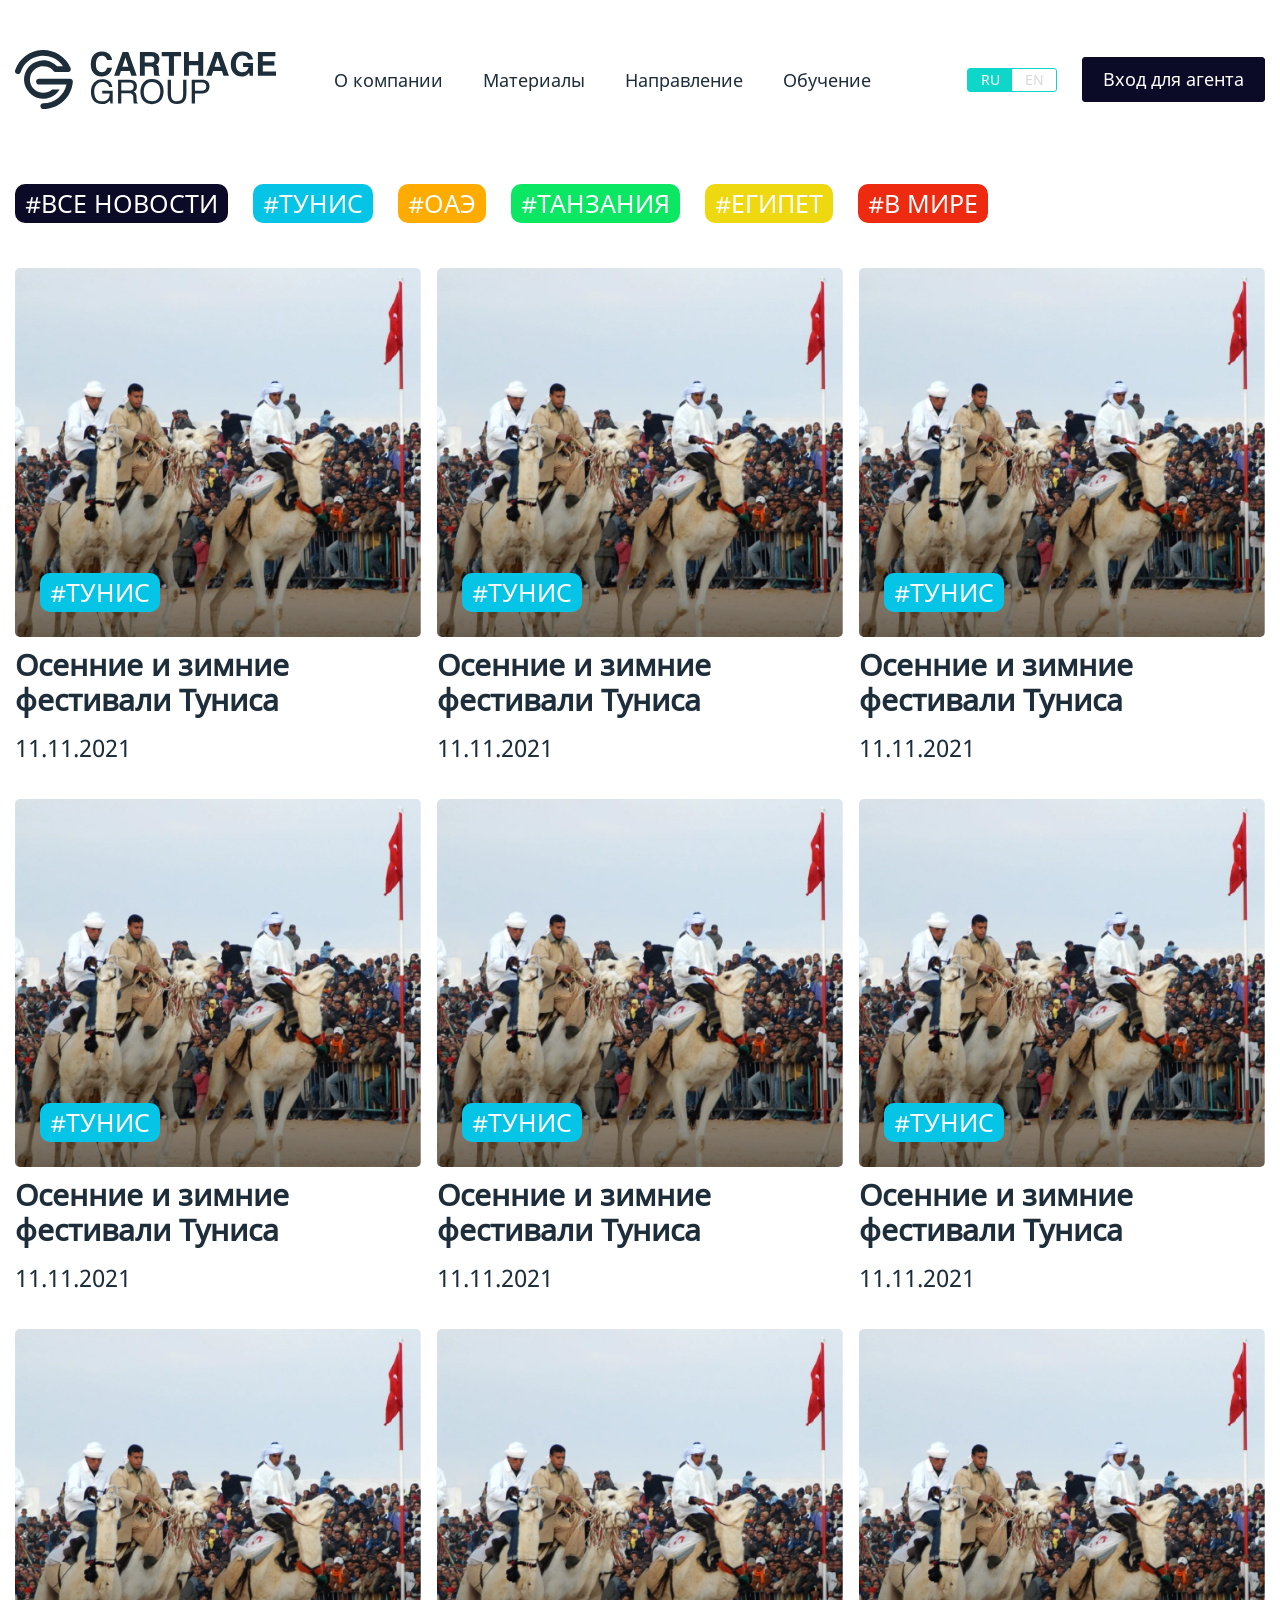
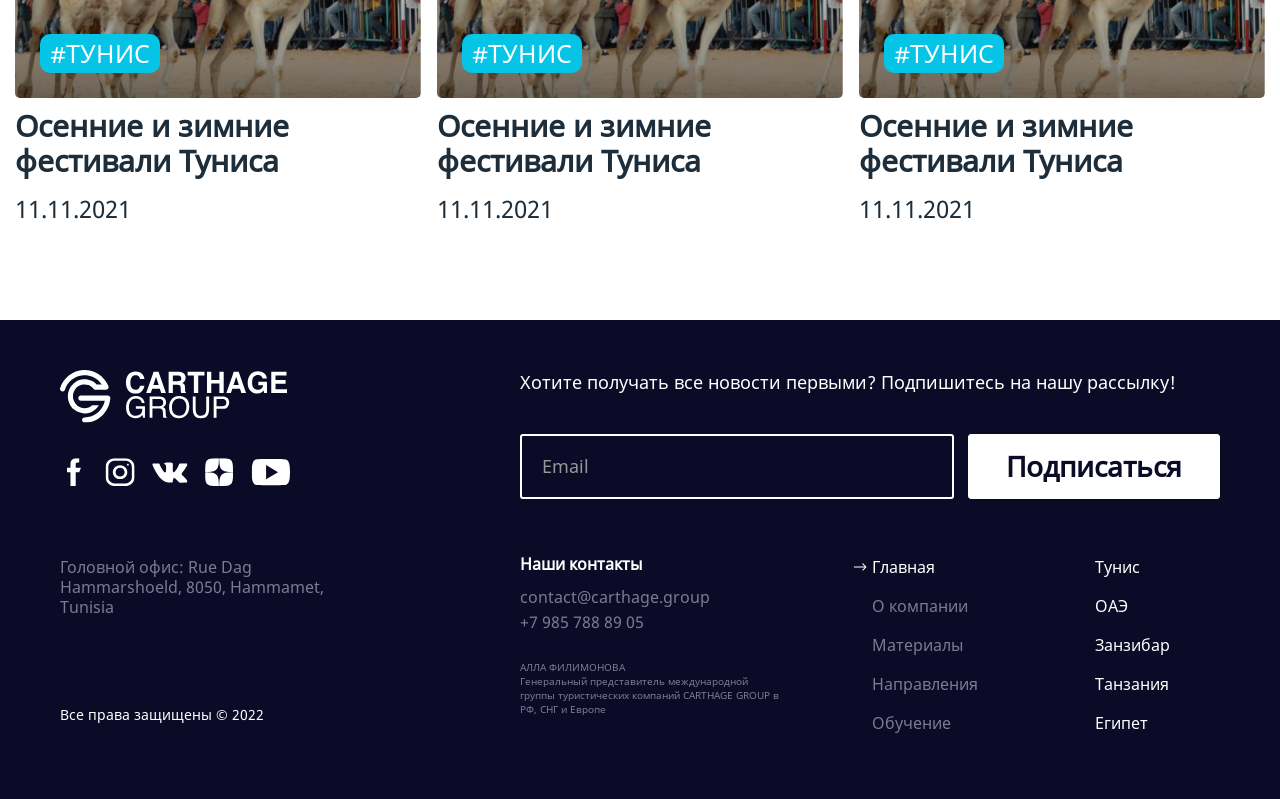
==== commit 5538ce7d: "vers 02.08 - start page country" ====
--- a/all-news.html
+++ b/all-news.html
@@ -148,7 +148,7 @@
 
 		</div>
 
-	</div>
+	</div><!-- end container -->
 
 	<footer>
 		<div class="container">
--- a/css/style.css
+++ b/css/style.css
@@ -13,6 +13,9 @@
 	color: #1D2D3A;
 	font-size: 18px;
 	line-height: 24px;
+}
+img {
+	max-width: inherit;
 }
 p {
 	margin: 10px 0;
@@ -611,11 +614,13 @@
 	padding-bottom: 20px;
 }
 .news [type="radio"],
-.articles [type="radio"] {
+.articles [type="radio"],
+.comments [type="radio"] {
 	display: none;
 }
 .news-head,
-.art-head {
+.art-head,
+.com-head {
 	display: flex;
 	flex-wrap: wrap;
 	justify-content: space-between;
@@ -624,13 +629,15 @@
 	border-bottom: 1px solid #1D2D3A;
 }
 .news h2,
-.articles h2 {
+.articles h2,
+.comments h2 {
 	font-size: 52px;
 	line-height: 70px;
 	margin: 0 30px 0 0;
 }
 .news-label-wrap,
-.art-label-wrap {
+.art-label-wrap,
+.com-label-wrap {
 	display: flex;
 	gap: 90px;
 	overflow: auto;
@@ -654,13 +661,48 @@
 #art-tanzania:checked ~ .art-head label[for="art-tanzania"],
 #art-oae:checked ~ .art-head label[for="art-oae"],
 #art-egipet:checked ~ .art-head label[for="art-egipet"],
-#art-world:checked ~ .art-head label[for="art-world"] {
+#art-world:checked ~ .art-head label[for="art-world"],
+#com-actual:checked ~ .com-head label[for="com-actual"],
+#com-tunis:checked ~ .com-head label[for="com-tunis"],
+#com-tanzania:checked ~ .com-head label[for="com-tanzania"],
+#com-oae:checked ~ .com-head label[for="com-oae"],
+#com-egipet:checked ~ .com-head label[for="com-egipet"],
+#com-world:checked ~ .com-head label[for="com-world"] {
 	color: #0ED6C8;
 }
+#news-actual:checked ~ .news-wrap.news-actual,
+#news-tunis:checked ~ .news-wrap.news-tunis,
+#news-oae:checked ~ .news-wrap.news-oae,
+#news-tanzania:checked ~ .news-wrap.news-tanzania,
+#news-egipet:checked ~ .news-wrap.news-egipet,
+#news-world:checked ~ .news-wrap.news-world {
+	display: grid;
+	animation: opacity .5s forwards;
+}
+#art-actual:checked ~ .art-wrap.art-actual,
+#art-tunis:checked ~ .art-wrap.art-tunis,
+#art-oae:checked ~ .art-wrap.art-oae,
+#art-tanzania:checked ~ .art-wrap.art-tanzania,
+#art-egipet:checked ~ .art-wrap.art-egipet,
+#art-world:checked ~ .art-wrap.art-world,
+#com-actual:checked ~ .com-wrap.art-actual,
+#com-tunis:checked ~ .com-wrap.art-tunis,
+#com-oae:checked ~ .com-wrap.art-oae,
+#com-tanzania:checked ~ .com-wrap.art-tanzania,
+#com-egipet:checked ~ .com-wrap.art-egipet,
+#com-world:checked ~ .com-wrap.art-world {
+	display: flex;
+	animation: opacity .5s forwards;
+}
+@keyframes opacity {
+	0% { opacity: 0; }
+	100% { opacity: 1; }
+}
 .news-wrap {
-	display: grid;
+	display: none;
+	opacity: 0;
 	grid-template-columns: repeat(4, 1fr);
-	grid-template-rows: 2;
+	grid-template-rows: repeat(2, auto);
 	gap: 20px;
 }
 .news-wrap > div {
@@ -699,6 +741,7 @@
 }
 .big-news {
 	padding: 95px 30px 15px;
+	position: relative;
 }
 .big-news .news-tag,
 .big-art .art-tag {
@@ -709,16 +752,19 @@
 	background-color: #06C4E5;
 	border-radius: 10px;
 	padding: 3px 12px;
+	position: relative;
 }
 .big-news h3 {
 	font-size: 30px;
 	line-height: 35px;
 	margin: 15px 0;
+	position: relative;
 }
 .big-news .news-date,
 .big-art .art-date {
 	font-size: 24px;
 	line-height: 32px;
+	position: relative;
 }
 .big-news .news-eye,
 .big-art .art-eye,
@@ -736,6 +782,7 @@
 }
 .small-news {
 	padding: 175px 15px 15px;
+	position: relative;
 }
 .small-news .news-tag {
 	display: inline-block;
@@ -745,15 +792,18 @@
 	background-color: #06C4E5;
 	border-radius: 5px;
 	padding: 3px 10px;
+	position: relative;
 }
 .small-news h3 {
 	font-size: 18px;
 	line-height: 24px;
 	margin: 15px 0;
+	position: relative;
 }
 .small-news .news-date {
 	font-size: 20px;
 	line-height: 26px;
+	position: relative;
 }
 .small-news .news-eye {
 	display: flex;
@@ -783,9 +833,21 @@
 .more-art img {
 	margin-left: 15px;
 }
+.big-news:before,
+.small-news:before {
+	content: '';
+	position: absolute;
+	display: block;
+	background-color: rgba(0,0,0,0.5);
+	left: 0;
+	top: 0;
+	width: 100%;
+	height: 100%;
+}
 @media (max-width: 1199px) {
 	.news h2,
-	.articles h2 {
+	.articles h2,
+	.comments h2 {
 		font-size: 40px;
 		line-height: 50px;
 	}
@@ -854,7 +916,7 @@
 @media (max-width: 650px) {
 	.news-wrap {
 		grid-template-columns: repeat(2, 1fr);
-		grid-template-rows: 3;
+		grid-template-rows: repeat(3, auto);
 	}
 	.news-wrap > div:first-child {
 		grid-column: 1 / 2;
@@ -926,12 +988,12 @@
 .articles {
 	padding-bottom: 60px;
 }
-.art-banner-wrap,
+.art-banner-wrap {
+	display: flex;
+	justify-content: space-between;
+}
 .art-wrap {
-	display: flex;
-	justify-content: space-between;
-}
-.art-wrap {
+	display: none;
 	width: 1080px;
 }
 .big-art,
@@ -1091,7 +1153,7 @@
 	justify-content: space-between;
 	align-items: center;
 	margin: 25px 0 60px;
-	width: 270px;
+	width: 230px;
 }
 .foot-address {
 	color: #7B7B90;
@@ -1395,14 +1457,17 @@
 	width: 100%;
 }
 .life-news .news-label-wrap,
-.life-art .art-label-wrap {
+.life-art .art-label-wrap,
+.com-label-wrap {
 	gap: 50px;
 }
 .life-news .news-label-wrap label,
-.life-art .art-label-wrap label {
+.life-art .art-label-wrap label,
+.com-label-wrap label {
 	font-size: 18px;
 	line-height: 24px;
 	font-weight: bold;
+	cursor: pointer;
 }
 .life-news-wrap,
 .life-art-wrap {
@@ -1470,7 +1535,7 @@
 .life-video h2 {
 	font-size: 52px;
 	line-height: 70px;
-	margin: 0 0 25px;
+	margin: 0 0 20px;
 }
 .life-video .video-wrap img,
 .life-banner img {
@@ -1759,7 +1824,7 @@
 	border-bottom: 1px solid #1D2D3A;
 	font-size: 52px;
 	line-height: 70px;
-	margin: 0 0 30px;
+	margin: 0 0 20px;
 }
 .most-read-big {
 	width: 32%;
@@ -1946,4 +2011,516 @@
 .all-news-date {
 	font-size: 24px;
 	line-height: 32px;
+}
+@media (max-width: 1199px) {
+	.all-news-label-wrap label,
+	.all-news-tag {
+		font-size: 18px;
+		line-height: 24px;
+		padding: 2px 10px;
+		border-radius: 5px;
+	}
+	.all-news-wrap {
+		padding-top: 15px;
+	}
+	.all-news-tag {
+		margin: 0 0 15px 15px;
+	}
+	.all-news-item h4 {
+		font-size: 20px;
+		line-height: 26px;
+		margin: 5px 0 10px;
+	}
+	.all-news-date {
+		font-size: 18px;
+		line-height: 24px;
+	}
+}
+@media (max-width: 650px) {
+	.all-news-wrap {
+		gap: 2%;
+	}
+	.all-news-item {
+		width: 49%;
+		margin-bottom: 25px;
+	}
+}
+@media (max-width: 480px) {
+	.all-news-label-wrap {
+		gap: 15px;
+		padding: 10px 0;
+	}
+	.all-news-label-wrap label,
+	.all-news-tag {
+		font-size: 14px;
+		line-height: 18px;
+		padding: 2px 8px;
+		border-radius: 5px;
+	}
+	.all-news-item h4 {
+		font-size: 16px;
+		line-height: 20px;
+		margin: 2px 0 5px;
+	}
+	.all-news-date {
+		font-size: 14px;
+		line-height: 18px;
+	}
+}
+
+.comments {
+	padding-bottom: 60px;
+}
+.comments-wrap {
+	display: flex;
+	justify-content: space-between;
+}
+.comments-item {
+	border: 1px solid #D8D8D8;
+	border-radius: 5px;
+	padding: 20px;
+	width: 31.5%;
+}
+.comments-item-head {
+	display: flex;
+	align-items: center;
+	padding-bottom: 20px;
+}
+.comments-pic {
+	display: block;
+	width: 75px;
+	margin-right: 25px;
+	flex-shrink: 0;
+	align-self: center;
+}
+.comments-item h3 {
+	font-size: 24px;
+	line-height: 32px;
+	margin: 0;
+}
+.comments-excerpt,
+.comments-date {
+	font-size: 16px;
+	line-height: 22px;
+}
+.comments-item h3 a,
+.comments-excerpt a {
+	color: #1D2D3A;
+	text-decoration: none;
+	font-weight: bold;
+}
+.comments-item h3 a:hover,
+.comments-excerpt a:hover {
+	text-decoration: underline;
+}
+.comments-date {
+	padding: 15px 0 10px;
+}
+@media (max-width: 1199px) {
+	.comments-item {
+		width: 32%;
+	}
+	.comments-item h3 {
+		font-size: 18px;
+		line-height: 22px;
+	}
+	.comments-excerpt,
+	.comments-date {
+		font-size: 14px;
+		line-height: 18px;
+	}
+}
+@media (max-width: 991px) {
+	.comments-item-head {
+		flex-wrap: wrap;
+		flex-direction: column;
+	}
+	.comments-pic {
+		margin: 0 0 10px 0;
+		width: 130px;
+	}
+}
+@media (max-width: 600px) {
+	.comments-wrap {
+		flex-wrap: wrap;
+	}
+	.comments-item {
+		width: 100%;
+	}
+	.comments-item:not(:last-child) {
+		margin-bottom: 20px;
+	}
+	.comments-item-pic {
+		width: auto;
+		max-width: 100%;
+	}
+}
+
+/* countries about */
+.country-title-h1 {
+	font-size: 52px;
+	line-height: 70px;
+}
+.country-title-h2 {
+	font-size: 40px;
+	line-height: 50px;
+	border-bottom: 1px solid #1D2D3A;
+	padding: 5px 0;
+}
+.country-nav {
+	display: flex;
+	justify-content: space-between;
+	padding: 15px 35px;
+	border: 1px solid #0ED6C8;
+	border-radius: 5px;
+	overflow-x: auto;
+}
+.country-nav a {
+	color: #1D2D3A;
+	text-decoration: none;
+	font-size: 24px;
+	line-height: 32px;
+	margin: 0 15px;
+	white-space: nowrap;
+}
+.country-nav a:hover {
+	text-decoration: underline;
+}
+.country-about {
+	display: flex;
+	justify-content: space-between;
+	align-items: center;
+	padding: 50px 0;
+}
+.country-about-text,
+.country-about-pic {
+	width: 49%;
+}
+.country-about-text p,
+#resorts p {
+	margin: 20px 0;
+}
+.country-about-pic img {
+	max-width: 100%;
+	display: block;
+	margin: 0 auto;
+}
+@media (max-width: 1199px) {
+	.country-nav {
+		padding: 15px;
+	}
+	.country-nav a {
+		font-size: 18px;
+		line-height: 24px;
+	}
+	.country-about-text p {
+		font-size: 14px;
+		line-height: 18px;
+	}
+}
+@media (max-width: 800px) {
+	.country-about {
+		flex-wrap: wrap;
+		padding: 30px 0;
+	}
+	.country-about-text,
+	.country-about-pic {
+		width: 100%;
+	}
+}
+
+/* resorts */
+#resorts input {
+	display: none;
+}
+.resorts-content {
+	display: flex;
+	align-items: center;
+	padding-top: 20px;
+}
+.resorts-label-wrap {
+	position: relative;
+	width: 365px;
+	flex-shrink: 0;
+}
+.resorts-label-wrap img {
+	display: block;
+	margin: 0 auto;
+}
+.resorts-label-wrap label {
+	cursor: pointer;
+	font-size: 10px;
+	line-height: 13px;
+	position: absolute;
+	transition: .1s;
+}
+.resorts-label-wrap label:hover {
+	color: #0ED6C8;
+}
+#res-bizerta:checked ~ .resorts-content label[for="res-bizerta"],
+#res-tabarka:checked ~ .resorts-content label[for="res-tabarka"],
+#res-gammart:checked ~ .resorts-content label[for="res-gammart"],
+#res-tunis:checked ~ .resorts-content label[for="res-tunis"],
+#res-nabeul:checked ~ .resorts-content label[for="res-nabeul"],
+#res-hammamet:checked ~ .resorts-content label[for="res-hammamet"],
+#res-enfida:checked ~ .resorts-content label[for="res-enfida"],
+#res-sousse:checked ~ .resorts-content label[for="res-sousse"],
+#res-monastir:checked ~ .resorts-content label[for="res-monastir"],
+#res-mahdia:checked ~ .resorts-content label[for="res-mahdia"],
+#res-djerba:checked ~ .resorts-content label[for="res-djerba"],
+#res-tozer:checked ~ .resorts-content label[for="res-tozer"],
+#res-duz:checked ~ .resorts-content label[for="res-duz"] {
+	color: #0ED6C8;
+	font-size: 14px;
+	line-height: 19px;
+	font-weight: bold;
+}
+.resorts-label-wrap label[for="res-bizerta"] {
+	top: -13px;
+	left: 170px;
+}
+#res-bizerta:checked ~ .resorts-content label[for="res-bizerta"] {
+	top: -20px;
+	left: 160px;
+}
+.resorts-label-wrap label[for="res-tabarka"] {
+	top: 15px;
+	left: 100px;
+}
+#res-tabarka:checked ~ .resorts-content label[for="res-tabarka"] {
+	top: 10px;
+	left: 90px;
+}
+.resorts-label-wrap label[for="res-gammart"] {
+	top: 17px;
+	left: 230px;
+}
+#res-gammart:checked ~ .resorts-content label[for="res-gammart"] {
+	top: 10px;
+	left: 220px;
+}
+.resorts-label-wrap label[for="res-tunis"] {
+	top: 32px;
+	left: 195px;
+}
+#res-tunis:checked ~ .resorts-content label[for="res-tunis"] {
+	top: 25px;
+	left: 185px;
+}
+.resorts-label-wrap label[for="res-nabeul"] {
+	top: 62px;
+	right: 60px;
+}
+#res-nabeul:checked ~ .resorts-content label[for="res-nabeul"] {
+	top: 58px;
+	right: 45px;
+}
+.resorts-label-wrap label[for="res-hammamet"] {
+	top: 75px;
+	right: 60px;
+}
+#res-hammamet:checked ~ .resorts-content label[for="res-hammamet"] {
+	top: 72px;
+	right: 39px;
+}
+.resorts-label-wrap label[for="res-enfida"] {
+	top: 93px;
+	right: 80px;
+}
+#res-enfida:checked ~ .resorts-content label[for="res-enfida"] {
+	top: 90px;
+	right: 64px;
+}
+.resorts-label-wrap label[for="res-sousse"] {
+	top: 112px;
+	right: 90px;
+}
+#res-sousse:checked ~ .resorts-content label[for="res-sousse"] {
+	top: 108px;
+	right: 83px;
+}
+.resorts-label-wrap label[for="res-monastir"] {
+	top: 125px;
+	right: 40px;
+}
+#res-monastir:checked ~ .resorts-content label[for="res-monastir"] {
+	top: 120px;
+	right: 18px;
+}
+.resorts-label-wrap label[for="res-mahdia"] {
+	top: 155px;
+	right: 42px;
+}
+#res-mahdia:checked ~ .resorts-content label[for="res-mahdia"] {
+	top: 150px;
+	right: 27px;
+}
+.resorts-label-wrap label[for="res-djerba"] {
+	top: 262px;
+	right: 60px;
+}
+#res-djerba:checked ~ .resorts-content label[for="res-djerba"] {
+	top: 256px;
+	right: 45px;
+}
+.resorts-label-wrap label[for="res-tozer"] {
+	top: 255px;
+	left: 75px;
+}
+#res-tozer:checked ~ .resorts-content label[for="res-tozer"] {
+	top: 250px;
+	left: 67px;
+}
+.resorts-label-wrap label[for="res-duz"] {
+	top: 287px;
+	left: 138px;
+}
+#res-duz:checked ~ .resorts-content label[for="res-duz"] {
+	top: 282px;
+	left: 130px;
+}
+#res-main:checked ~ .resorts-content .resorts-text-main,
+#res-bizerta:checked ~ .resorts-content .resorts-text-bizerta,
+#res-tabarka:checked ~ .resorts-content .resorts-text-tabarka,
+#res-gammart:checked ~ .resorts-content .resorts-text-gammart,
+#res-tunis:checked ~ .resorts-content .resorts-text-tunis,
+#res-nabeul:checked ~ .resorts-content .resorts-text-nabeul,
+#res-hammamet:checked ~ .resorts-content .resorts-text-hammamet,
+#res-enfida:checked ~ .resorts-content .resorts-text-enfida,
+#res-sousse:checked ~ .resorts-content .resorts-text-sousse,
+#res-monastir:checked ~ .resorts-content .resorts-text-monastir,
+#res-mahdia:checked ~ .resorts-content .resorts-text-mahdia,
+#res-djerba:checked ~ .resorts-content .resorts-text-djerba,
+#res-tozer:checked ~ .resorts-content .resorts-text-tozer,
+#res-duz:checked ~ .resorts-content .resorts-text-duz {
+	display: block;
+	animation: opacity 1s linear forwards;
+}
+@keyframes opacity {
+	form { opacity: 0; }
+	to { opacity: 1; }
+}
+.resorts-text {
+	padding: 0 80px;
+}
+.resorts-text h3 {
+	font-size: 24px;
+	line-height: 31px;
+	font-weight: bold;
+	margin-bottom: 30px;
+}
+.resorts-text-item {
+	opacity: 0;
+	display: none;
+}
+@media (max-width: 1199px) {
+	#resorts p {
+		font-size: 14px;
+		line-height: 18px;
+	}
+	.resorts-text {
+		padding: 0;
+	}
+}
+@media (max-width: 700px) {
+	.resorts-content {
+		flex-wrap: wrap;
+	}
+	.resorts-label-wrap {
+		margin: 0 auto 20px;
+	}
+}
+@media (max-width: 380px) {
+	.resorts-label-wrap {
+		left: -40px;
+	}
+}
+#recommend {
+	padding: 50px 0;
+}
+.recommend-wrap {
+	display: flex;
+	justify-content: space-between;
+}
+.recommend-item {
+	display: block;
+	width: 24%;
+	text-decoration: none;
+	text-transform: uppercase;
+	color: #1D2D3A;
+	transition: .2s;
+}
+.recommend-item:hover {
+	opacity: .6;
+}
+.recommend-item img {
+	width: 100%;
+}
+.recommend-title {
+	font-size: 20px;
+	line-height: 24px;
+	margin-top: 10px;
+}
+.recommend-place {
+	display: flex;
+	align-items: center;
+	font-size: 14px;
+	line-height: 16px;
+}
+.recommend-place img {
+	width: 14px;
+	margin-right: 10px;
+}
+@media (max-width: 1199px) {
+	.recommend-title {
+		font-size: 16px;
+		line-height: 20px;
+		margin-bottom: 15px;
+	}
+}
+@media (max-width: 700px) {
+	#recommend {
+		padding: 30px 0;
+	}
+}
+@media (max-width: 600px) {
+	.recommend-wrap {
+		flex-wrap: wrap;
+	}
+	.recommend-item {
+		width: 49%;
+		margin-bottom: 25px;
+	}
+	.recommend-title {
+		font-size: 14px;
+		line-height: 18px;
+		margin: 5px 0 10px;
+	}
+}
+
+#must-see p {
+	margin: 20px 0;
+}
+.must-see-pic {
+	display: flex;
+	justify-content: space-between;
+}
+.must-see-pic img {
+	display: block;
+	width: 49.2%;
+	margin-bottom: 20px;
+}
+@media (max-width: 1199px) {
+	#must-see p {
+		font-size: 14px;
+		line-height: 18px;
+	}
+}
+@media (max-width: 600px) {
+	.must-see-pic {
+		flex-wrap: wrap;
+	}
+	.must-see-pic img {
+		width: 100%;
+	}
 }
